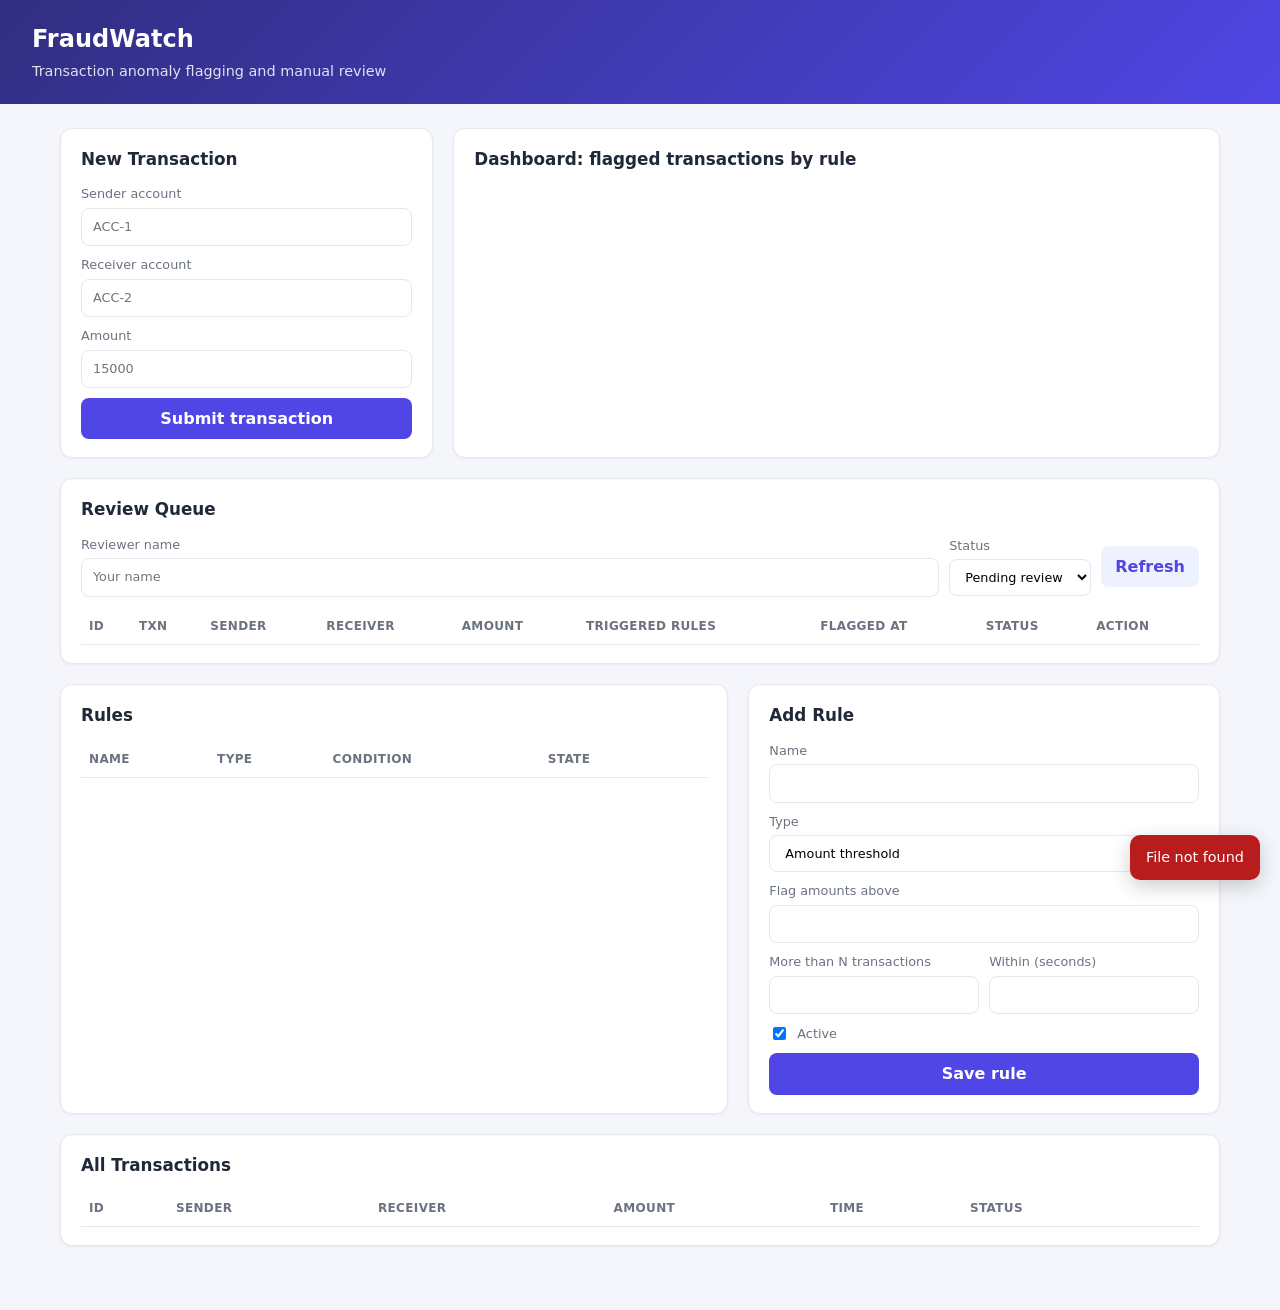
==== src/main/resources/static/index.html @ 4cbb6f9e "Initial commit" ====
<!DOCTYPE html>
<html lang="en">
<head>
  <meta charset="UTF-8">
  <meta name="viewport" content="width=device-width, initial-scale=1">
  <title>FraudWatch</title>
  <link rel="stylesheet" href="style.css">
</head>
<body>
  <header>
    <h1>FraudWatch</h1>
    <p>Transaction anomaly flagging and manual review</p>
  </header>

  <main>
    <!-- New transaction -->
    <section class="card span-4">
      <h2>New Transaction</h2>
      <form id="txnForm">
        <label>Sender account <input id="txnSender" required placeholder="ACC-1"></label>
        <label>Receiver account <input id="txnReceiver" required placeholder="ACC-2"></label>
        <label>Amount <input id="txnAmount" type="number" step="0.01" min="0" required placeholder="15000"></label>
        <button type="submit">Submit transaction</button>
      </form>
      <div id="txnResult" class="result"></div>
    </section>

    <!-- Dashboard -->
    <section class="card span-8">
      <h2>Dashboard: flagged transactions by rule</h2>
      <div id="dashboard" class="bars"></div>
    </section>

    <!-- Review queue -->
    <section class="card span-12">
      <h2>Review Queue</h2>
      <div class="toolbar">
        <label class="grow">Reviewer name <input id="reviewer" placeholder="Your name"></label>
        <label>Status
          <select id="statusFilter">
            <option value="PENDING_REVIEW">Pending review</option>
            <option value="APPROVED">Approved</option>
            <option value="BLOCKED">Blocked</option>
            <option value="">All</option>
          </select>
        </label>
        <button class="ghost" id="refreshQueue" type="button">Refresh</button>
      </div>
      <div class="table-wrap"><table>
        <thead><tr>
          <th>ID</th><th>Txn</th><th>Sender</th><th>Receiver</th><th>Amount</th>
          <th>Triggered rules</th><th>Flagged at</th><th>Status</th><th>Action</th>
        </tr></thead>
        <tbody id="queueBody"></tbody>
      </table></div>
    </section>

    <!-- Rules -->
    <section class="card span-7">
      <h2>Rules</h2>
      <div class="table-wrap"><table>
        <thead><tr><th>Name</th><th>Type</th><th>Condition</th><th>State</th><th></th></tr></thead>
        <tbody id="rulesBody"></tbody>
      </table></div>
    </section>

    <section class="card span-5">
      <h2 id="ruleFormTitle">Add Rule</h2>
      <form id="ruleForm">
        <label>Name <input id="ruleName" required></label>
        <label>Type
          <select id="ruleType">
            <option value="AMOUNT_THRESHOLD">Amount threshold</option>
            <option value="VELOCITY">Velocity (repeated transfers)</option>
          </select>
        </label>
        <label id="thresholdWrap">Flag amounts above <input id="ruleThreshold" type="number" step="0.01" min="0"></label>
        <div id="velocityWrap" class="row" hidden>
          <label>More than N transactions <input id="ruleMax" type="number" min="1"></label>
          <label>Within (seconds) <input id="ruleWindow" type="number" min="1"></label>
        </div>
        <label class="checkbox"><input id="ruleActive" type="checkbox" checked> Active</label>
        <div class="row">
          <button type="submit" id="ruleSubmit">Save rule</button>
          <button type="button" class="ghost" id="ruleCancel" hidden>Cancel edit</button>
        </div>
      </form>
    </section>

    <!-- Transactions -->
    <section class="card span-12">
      <h2>All Transactions</h2>
      <div class="table-wrap"><table>
        <thead><tr>
          <th>ID</th><th>Sender</th><th>Receiver</th><th>Amount</th><th>Time</th><th>Status</th><th></th>
        </tr></thead>
        <tbody id="txnBody"></tbody>
      </table></div>
    </section>
  </main>

  <div id="toast"></div>

  <script>
    const $ = (s) => document.querySelector(s);
    const esc = (v) => String(v ?? '').replace(/[&<>"']/g, (c) => (
      { '&': '&amp;', '<': '&lt;', '>': '&gt;', '"': '&quot;', "'": '&#39;' }[c]));
    const money = (n) => Number(n).toLocaleString(undefined, { minimumFractionDigits: 2, maximumFractionDigits: 2 });
    const when = (t) => (t ? new Date(t).toLocaleString() : '');
    const badge = (s) => `<span class="badge ${esc(s)}">${esc(String(s).replace('_', ' '))}</span>`;

    let rulesCache = [];
    let editingRuleId = null;

    async function api(path, options) {
      const opts = Object.assign({ headers: { 'Content-Type': 'application/json' } }, options);
      const res = await fetch(path, opts);
      const text = await res.text();
      let data = null;
      try { data = text ? JSON.parse(text) : null; } catch (e) { /* not JSON */ }
      if (!res.ok) {
        const details = data && data.details && data.details.length ? ': ' + data.details.join('; ') : '';
        throw new Error(((data && data.message) || res.statusText || 'Request failed') + details);
      }
      return data;
    }

    let toastTimer;
    function toast(message, kind) {
      const t = $('#toast');
      t.textContent = message;
      t.className = 'show ' + (kind || 'ok');
      clearTimeout(toastTimer);
      toastTimer = setTimeout(() => { t.className = ''; }, 3500);
    }

    /* ---------- Transactions ---------- */
    $('#txnForm').addEventListener('submit', async (e) => {
      e.preventDefault();
      const box = $('#txnResult');
      try {
        const t = await api('/api/transactions', {
          method: 'POST',
          body: JSON.stringify({
            senderAccount: $('#txnSender').value,
            receiverAccount: $('#txnReceiver').value,
            amount: $('#txnAmount').value
          })
        });
        if (t.status === 'FLAGGED') {
          box.className = 'result show warn';
          box.innerHTML = `Transaction #${t.id} was <b>flagged</b> and sent for review.<br>Triggered: `
            + (t.triggeredRules || []).map((r) => `<span class="badge rule">${esc(r)}</span>`).join('');
        } else {
          box.className = 'result show ok';
          box.innerHTML = `Transaction #${t.id} passed all rules and is <b>completed</b>.`;
        }
        $('#txnForm').reset();
        loadAll();
      } catch (err) {
        box.className = 'result';
        toast(err.message, 'err');
      }
    });

    async function loadTransactions() {
      const list = await api('/api/transactions');
      $('#txnBody').innerHTML = list.length ? list.map((t) => `
        <tr>
          <td>#${t.id}</td>
          <td>${esc(t.senderAccount)}</td>
          <td>${esc(t.receiverAccount)}</td>
          <td>${money(t.amount)}</td>
          <td>${when(t.timestamp)}</td>
          <td>${badge(t.status)}</td>
          <td class="actions"><button class="small ghost" data-complete="${t.id}">Complete</button></td>
        </tr>`).join('') : '<tr><td colspan="7" class="empty">No transactions yet.</td></tr>';
    }

    $('#txnBody').addEventListener('click', async (e) => {
      const id = e.target.dataset.complete;
      if (!id) return;
      try {
        await api(`/api/transactions/${id}/complete`, { method: 'POST' });
        toast(`Transaction #${id} is completed.`);
      } catch (err) {
        toast(err.message, 'err');
      }
    });

    /* ---------- Review queue ---------- */
    async function loadQueue() {
      const status = $('#statusFilter').value;
      const qs = new URLSearchParams({ size: 50 });
      if (status) qs.set('status', status);
      const page = await api('/api/flagged?' + qs.toString());
      const rows = page.content || [];
      $('#queueBody').innerHTML = rows.length ? rows.map((f) => {
        const t = f.transaction || {};
        const rules = (f.rules || []).map((r) => `<span class="badge rule">${esc(r.name)}</span>`).join('');
        const action = f.reviewStatus === 'PENDING_REVIEW'
          ? `<button class="small approve" data-review="${f.id}" data-decision="APPROVED">Approve</button>
             <button class="small block" data-review="${f.id}" data-decision="BLOCKED">Block</button>`
          : (f.reviewOutcome ? `<span title="${esc(f.reviewOutcome.comment || '')}">by ${esc(f.reviewOutcome.reviewer)}</span>` : '');
        return `<tr>
          <td>#${f.id}</td>
          <td>#${t.id}</td>
          <td>${esc(t.senderAccount)}</td>
          <td>${esc(t.receiverAccount)}</td>
          <td>${money(t.amount)}</td>
          <td>${rules}</td>
          <td>${when(f.flaggedAt)}</td>
          <td>${badge(f.reviewStatus)}</td>
          <td class="actions">${action}</td>
        </tr>`;
      }).join('') : '<tr><td colspan="9" class="empty">Nothing here.</td></tr>';
    }

    $('#statusFilter').addEventListener('change', loadQueue);
    $('#refreshQueue').addEventListener('click', loadAll);

    $('#queueBody').addEventListener('click', async (e) => {
      const id = e.target.dataset.review;
      if (!id) return;
      const reviewer = $('#reviewer').value.trim();
      if (!reviewer) { toast('Enter your reviewer name first.', 'err'); $('#reviewer').focus(); return; }
      const decision = e.target.dataset.decision;
      const comment = prompt(`Optional comment for ${decision.toLowerCase()} decision:`, '');
      if (comment === null) return;
      try {
        await api(`/api/flagged/${id}/review`, {
          method: 'POST',
          body: JSON.stringify({ decision, reviewer, comment: comment || null })
        });
        toast(`Flagged item #${id} ${decision.toLowerCase()}.`);
        loadAll();
      } catch (err) {
        toast(err.message, 'err');
        loadAll();
      }
    });

    /* ---------- Dashboard ---------- */
    async function loadDashboard() {
      const rows = await api('/api/dashboard/flagged-by-rule');
      const max = Math.max(1, ...rows.map((r) => r.flaggedCount));
      $('#dashboard').innerHTML = rows.length ? rows.map((r) => `
        <div>
          <div class="bar-label"><span>${esc(r.ruleName)}</span><b>${r.flaggedCount}</b></div>
          <div class="bar-track"><div class="bar-fill" style="width:${(r.flaggedCount / max) * 100}%"></div></div>
        </div>`).join('') : '<div class="empty">No flagged transactions yet.</div>';
    }

    /* ---------- Rules ---------- */
    function describe(r) {
      return r.type === 'AMOUNT_THRESHOLD'
        ? `amount &gt; ${money(r.thresholdAmount)}`
        : `more than ${r.maxCount} in ${r.windowSeconds}s`;
    }

    async function loadRules() {
      rulesCache = await api('/api/rules');
      $('#rulesBody').innerHTML = rulesCache.length ? rulesCache.map((r) => `
        <tr>
          <td>${esc(r.name)}</td>
          <td>${esc(r.type.replace('_', ' '))}</td>
          <td>${describe(r)}</td>
          <td><span class="badge ${r.active ? 'COMPLETED' : 'off'}">${r.active ? 'Active' : 'Off'}</span></td>
          <td class="actions"><button class="small ghost" data-edit="${r.id}">Edit</button></td>
        </tr>`).join('') : '<tr><td colspan="5" class="empty">No rules configured.</td></tr>';
    }

    function syncRuleType() {
      const velocity = $('#ruleType').value === 'VELOCITY';
      $('#thresholdWrap').hidden = velocity;
      $('#velocityWrap').hidden = !velocity;
    }
    $('#ruleType').addEventListener('change', syncRuleType);

    function resetRuleForm() {
      editingRuleId = null;
      $('#ruleForm').reset();
      $('#ruleFormTitle').textContent = 'Add Rule';
      $('#ruleCancel').hidden = true;
      syncRuleType();
    }
    $('#ruleCancel').addEventListener('click', resetRuleForm);

    $('#rulesBody').addEventListener('click', (e) => {
      const id = e.target.dataset.edit;
      if (!id) return;
      const r = rulesCache.find((x) => String(x.id) === id);
      if (!r) return;
      editingRuleId = r.id;
      $('#ruleFormTitle').textContent = 'Edit Rule #' + r.id;
      $('#ruleName').value = r.name;
      $('#ruleType').value = r.type;
      $('#ruleThreshold').value = r.thresholdAmount ?? '';
      $('#ruleMax').value = r.maxCount ?? '';
      $('#ruleWindow').value = r.windowSeconds ?? '';
      $('#ruleActive').checked = r.active;
      $('#ruleCancel').hidden = false;
      syncRuleType();
      $('#ruleName').focus();
    });

    $('#ruleForm').addEventListener('submit', async (e) => {
      e.preventDefault();
      const type = $('#ruleType').value;
      const body = { name: $('#ruleName').value, type, active: $('#ruleActive').checked };
      if (type === 'AMOUNT_THRESHOLD') {
        body.thresholdAmount = $('#ruleThreshold').value;
      } else {
        body.maxCount = $('#ruleMax').value;
        body.windowSeconds = $('#ruleWindow').value;
      }
      try {
        const editing = editingRuleId !== null;
        await api(editing ? `/api/rules/${editingRuleId}` : '/api/rules', {
          method: editing ? 'PUT' : 'POST',
          body: JSON.stringify(body)
        });
        toast(editing ? 'Rule updated.' : 'Rule created.');
        resetRuleForm();
        loadRules();
      } catch (err) {
        toast(err.message, 'err');
      }
    });

    /* ---------- Init ---------- */
    async function loadAll() {
      try {
        await Promise.all([loadTransactions(), loadQueue(), loadDashboard(), loadRules()]);
      } catch (err) {
        toast(err.message, 'err');
      }
    }

    syncRuleType();
    loadAll();
  </script>
</body>
</html>
---- src/main/resources/static/style.css ----
:root {
  --bg: #f4f6fb;
  --card: #ffffff;
  --text: #1f2937;
  --muted: #6b7280;
  --border: #e5e7eb;
  --primary: #4f46e5;
  --primary-dark: #4338ca;
  --ok: #059669;
  --ok-bg: #d1fae5;
  --warn: #b45309;
  --warn-bg: #fef3c7;
  --bad: #b91c1c;
  --bad-bg: #fee2e2;
}

* { box-sizing: border-box; }

body {
  margin: 0;
  font-family: system-ui, -apple-system, "Segoe UI", Roboto, sans-serif;
  background: var(--bg);
  color: var(--text);
  line-height: 1.45;
}

header {
  background: linear-gradient(135deg, #312e81, #4f46e5);
  color: #fff;
  padding: 22px 32px;
}
header h1 { margin: 0; font-size: 1.5rem; }
header p { margin: 4px 0 0; opacity: .85; font-size: .9rem; }

main {
  max-width: 1200px;
  margin: 24px auto;
  padding: 0 20px 40px;
  display: grid;
  grid-template-columns: repeat(12, 1fr);
  gap: 20px;
}

.card {
  background: var(--card);
  border: 1px solid var(--border);
  border-radius: 12px;
  padding: 18px 20px;
  box-shadow: 0 1px 3px rgba(0, 0, 0, .05);
  min-width: 0;
}
.card h2 { margin: 0 0 14px; font-size: 1.05rem; }
.span-4 { grid-column: span 4; }
.span-5 { grid-column: span 5; }
.span-6 { grid-column: span 6; }
.span-7 { grid-column: span 7; }
.span-8 { grid-column: span 8; }
.span-12 { grid-column: span 12; }

@media (max-width: 900px) {
  .span-4, .span-5, .span-6, .span-7, .span-8 { grid-column: span 12; }
}

form { display: grid; gap: 10px; }
label { font-size: .8rem; color: var(--muted); display: grid; gap: 4px; }
input, select {
  padding: 9px 11px;
  border: 1px solid var(--border);
  border-radius: 8px;
  font: inherit;
  background: #fff;
}
input:focus, select:focus {
  outline: 2px solid #c7d2fe;
  border-color: var(--primary);
}
.row { display: flex; gap: 10px; flex-wrap: wrap; align-items: end; }
.row > * { flex: 1; min-width: 120px; }
.checkbox { display: flex; align-items: center; gap: 8px; flex-direction: row; }
.checkbox input { width: auto; }

button {
  padding: 9px 14px;
  border: 0;
  border-radius: 8px;
  background: var(--primary);
  color: #fff;
  font: inherit;
  font-weight: 600;
  cursor: pointer;
}
button:hover { background: var(--primary-dark); }
button.ghost { background: #eef2ff; color: var(--primary); }
button.ghost:hover { background: #e0e7ff; }
button.approve { background: var(--ok); }
button.approve:hover { background: #047857; }
button.block { background: var(--bad); }
button.block:hover { background: #991b1b; }
button.small { padding: 5px 10px; font-size: .78rem; }

.table-wrap { overflow-x: auto; }
table { width: 100%; border-collapse: collapse; font-size: .86rem; }
th, td { text-align: left; padding: 9px 8px; border-bottom: 1px solid var(--border); vertical-align: middle; }
th { color: var(--muted); font-weight: 600; font-size: .75rem; text-transform: uppercase; letter-spacing: .03em; }
td.actions { white-space: nowrap; }
td.actions button { margin-right: 4px; }
.empty { color: var(--muted); padding: 14px 4px; font-size: .9rem; }

.badge {
  display: inline-block;
  padding: 2px 9px;
  border-radius: 999px;
  font-size: .72rem;
  font-weight: 600;
  margin: 1px 3px 1px 0;
  background: #e5e7eb;
  color: #374151;
}
.badge.COMPLETED, .badge.APPROVED { background: var(--ok-bg); color: var(--ok); }
.badge.FLAGGED, .badge.PENDING_REVIEW { background: var(--warn-bg); color: var(--warn); }
.badge.BLOCKED { background: var(--bad-bg); color: var(--bad); }
.badge.rule { background: #eef2ff; color: var(--primary); }
.badge.off { background: #f3f4f6; color: #9ca3af; }

.toolbar { display: flex; gap: 10px; align-items: center; margin-bottom: 12px; flex-wrap: wrap; }
.toolbar > * { width: auto; flex: 0 1 auto; }
.toolbar .grow { flex: 1; min-width: 140px; }

.result { margin-top: 12px; padding: 10px 12px; border-radius: 8px; font-size: .88rem; display: none; }
.result.show { display: block; }
.result.ok { background: var(--ok-bg); color: #065f46; }
.result.warn { background: var(--warn-bg); color: #92400e; }

.bars { display: grid; gap: 12px; }
.bar-label { display: flex; justify-content: space-between; font-size: .85rem; margin-bottom: 4px; }
.bar-track { background: #eef2ff; border-radius: 999px; height: 12px; overflow: hidden; }
.bar-fill { background: linear-gradient(90deg, #6366f1, #4f46e5); height: 100%; border-radius: 999px; transition: width .4s; }

#toast {
  position: fixed;
  right: 20px;
  bottom: 20px;
  max-width: 360px;
  padding: 12px 16px;
  border-radius: 10px;
  color: #fff;
  font-size: .9rem;
  box-shadow: 0 6px 20px rgba(0, 0, 0, .2);
  opacity: 0;
  transform: translateY(10px);
  transition: all .25s;
  pointer-events: none;
}
#toast.show { opacity: 1; transform: none; }
#toast.ok { background: #047857; }
#toast.err { background: #b91c1c; }
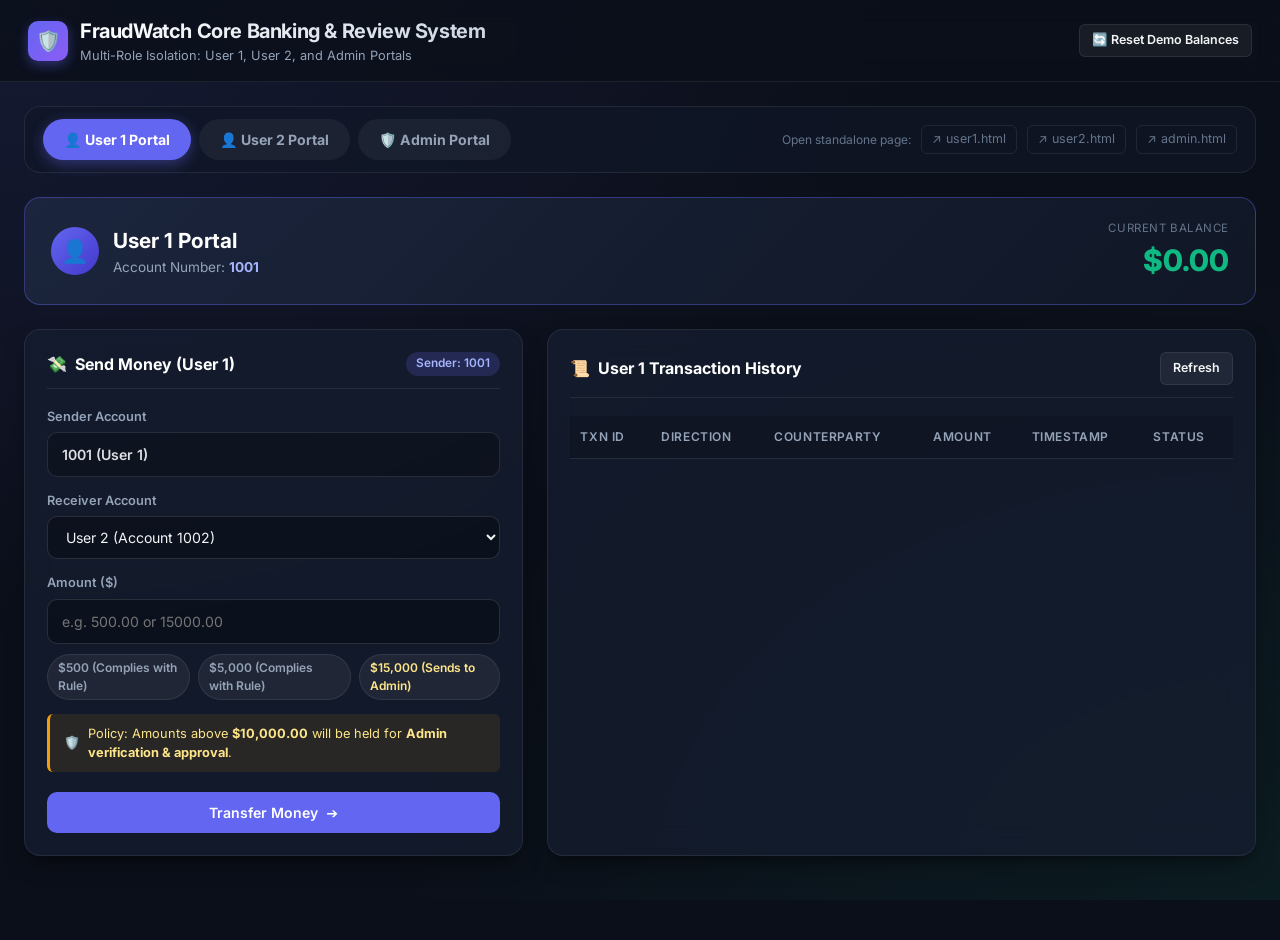
==== commit 5e3208a2: "Updated project" ====
--- a/src/main/resources/static/index.html
+++ b/src/main/resources/static/index.html
@@ -1,103 +1,541 @@
 <!DOCTYPE html>
 <html lang="en">
+
 <head>
   <meta charset="UTF-8">
   <meta name="viewport" content="width=device-width, initial-scale=1">
-  <title>FraudWatch</title>
+  <title>FraudWatch - Multi-Portal System</title>
   <link rel="stylesheet" href="style.css">
+  <style>
+    .portal-nav-bar {
+      display: flex;
+      align-items: center;
+      justify-content: space-between;
+      flex-wrap: wrap;
+      gap: 12px;
+      margin-bottom: 24px;
+      padding: 12px 18px;
+      background: rgba(17, 24, 39, 0.7);
+      border: 1px solid var(--card-border);
+      border-radius: var(--radius-lg);
+    }
+    .portal-tabs {
+      display: flex;
+      gap: 8px;
+    }
+    .portal-tab-btn {
+      padding: 9px 20px;
+      border-radius: 999px;
+      border: 1px solid transparent;
+      background: rgba(255, 255, 255, 0.05);
+      color: var(--text-muted);
+      font-weight: 700;
+      font-size: 0.88rem;
+      cursor: pointer;
+      display: flex;
+      align-items: center;
+      gap: 8px;
+      transition: all 0.2s ease;
+    }
+    .portal-tab-btn:hover {
+      background: rgba(255, 255, 255, 0.1);
+      color: #fff;
+    }
+    .portal-tab-btn.active-u1 {
+      background: #6366f1;
+      color: #fff;
+      box-shadow: 0 4px 14px rgba(99, 102, 241, 0.4);
+    }
+    .portal-tab-btn.active-u2 {
+      background: #10b981;
+      color: #fff;
+      box-shadow: 0 4px 14px rgba(16, 185, 129, 0.4);
+    }
+    .portal-tab-btn.active-admin {
+      background: #f59e0b;
+      color: #000;
+      box-shadow: 0 4px 14px rgba(245, 158, 11, 0.4);
+    }
+
+    .open-links {
+      display: flex;
+      gap: 10px;
+      align-items: center;
+    }
+    .open-link-chip {
+      color: var(--text-dim);
+      font-size: 0.78rem;
+      text-decoration: none;
+      padding: 4px 10px;
+      border: 1px solid var(--card-border);
+      border-radius: var(--radius-sm);
+      transition: all 0.2s;
+    }
+    .open-link-chip:hover {
+      color: #fff;
+      border-color: rgba(255,255,255,0.3);
+    }
+
+    .view-container {
+      display: none;
+      animation: fadeIn 0.25s ease;
+    }
+    .view-container.active-view {
+      display: block;
+    }
+
+    .user-hero {
+      background: linear-gradient(135deg, rgba(30, 41, 66, 0.8), rgba(17, 24, 39, 0.9));
+      border: 1px solid var(--card-border);
+      border-radius: var(--radius-lg);
+      padding: 22px 26px;
+      margin-bottom: 24px;
+      display: flex;
+      justify-content: space-between;
+      align-items: center;
+      flex-wrap: wrap;
+      gap: 16px;
+    }
+    .user-hero-avatar {
+      display: flex;
+      align-items: center;
+      gap: 14px;
+    }
+    .hero-circle {
+      width: 48px;
+      height: 48px;
+      border-radius: 50%;
+      display: grid;
+      place-items: center;
+      font-size: 1.4rem;
+    }
+  </style>
 </head>
+
 <body>
+  <!-- Header -->
   <header>
-    <h1>FraudWatch</h1>
-    <p>Transaction anomaly flagging and manual review</p>
+    <div class="header-container">
+      <div class="logo-group">
+        <div class="logo-badge">🛡️</div>
+        <div class="brand-text">
+          <h1>FraudWatch Core Banking &amp; Review System</h1>
+          <p>Multi-Role Isolation: User 1, User 2, and Admin Portals</p>
+        </div>
+      </div>
+
+      <div style="display:flex; gap:10px; align-items:center;">
+        <button type="button" class="ghost small" onclick="resetDemo()">
+          <span>🔄 Reset Demo Balances</span>
+        </button>
+      </div>
+    </div>
   </header>
 
   <main>
-    <!-- New transaction -->
-    <section class="card span-4">
-      <h2>New Transaction</h2>
-      <form id="txnForm">
-        <label>Sender account <input id="txnSender" required placeholder="ACC-1"></label>
-        <label>Receiver account <input id="txnReceiver" required placeholder="ACC-2"></label>
-        <label>Amount <input id="txnAmount" type="number" step="0.01" min="0" required placeholder="15000"></label>
-        <button type="submit">Submit transaction</button>
-      </form>
-      <div id="txnResult" class="result"></div>
-    </section>
-
-    <!-- Dashboard -->
-    <section class="card span-8">
-      <h2>Dashboard: flagged transactions by rule</h2>
-      <div id="dashboard" class="bars"></div>
-    </section>
-
-    <!-- Review queue -->
-    <section class="card span-12">
-      <h2>Review Queue</h2>
-      <div class="toolbar">
-        <label class="grow">Reviewer name <input id="reviewer" placeholder="Your name"></label>
-        <label>Status
-          <select id="statusFilter">
-            <option value="PENDING_REVIEW">Pending review</option>
-            <option value="APPROVED">Approved</option>
-            <option value="BLOCKED">Blocked</option>
-            <option value="">All</option>
-          </select>
-        </label>
-        <button class="ghost" id="refreshQueue" type="button">Refresh</button>
-      </div>
-      <div class="table-wrap"><table>
-        <thead><tr>
-          <th>ID</th><th>Txn</th><th>Sender</th><th>Receiver</th><th>Amount</th>
-          <th>Triggered rules</th><th>Flagged at</th><th>Status</th><th>Action</th>
-        </tr></thead>
-        <tbody id="queueBody"></tbody>
-      </table></div>
-    </section>
-
-    <!-- Rules -->
-    <section class="card span-7">
-      <h2>Rules</h2>
-      <div class="table-wrap"><table>
-        <thead><tr><th>Name</th><th>Type</th><th>Condition</th><th>State</th><th></th></tr></thead>
-        <tbody id="rulesBody"></tbody>
-      </table></div>
-    </section>
-
-    <section class="card span-5">
-      <h2 id="ruleFormTitle">Add Rule</h2>
-      <form id="ruleForm">
-        <label>Name <input id="ruleName" required></label>
-        <label>Type
-          <select id="ruleType">
-            <option value="AMOUNT_THRESHOLD">Amount threshold</option>
-            <option value="VELOCITY">Velocity (repeated transfers)</option>
-          </select>
-        </label>
-        <label id="thresholdWrap">Flag amounts above <input id="ruleThreshold" type="number" step="0.01" min="0"></label>
-        <div id="velocityWrap" class="row" hidden>
-          <label>More than N transactions <input id="ruleMax" type="number" min="1"></label>
-          <label>Within (seconds) <input id="ruleWindow" type="number" min="1"></label>
-        </div>
-        <label class="checkbox"><input id="ruleActive" type="checkbox" checked> Active</label>
-        <div class="row">
-          <button type="submit" id="ruleSubmit">Save rule</button>
-          <button type="button" class="ghost" id="ruleCancel" hidden>Cancel edit</button>
-        </div>
-      </form>
-    </section>
-
-    <!-- Transactions -->
-    <section class="card span-12">
-      <h2>All Transactions</h2>
-      <div class="table-wrap"><table>
-        <thead><tr>
-          <th>ID</th><th>Sender</th><th>Receiver</th><th>Amount</th><th>Time</th><th>Status</th><th></th>
-        </tr></thead>
-        <tbody id="txnBody"></tbody>
-      </table></div>
-    </section>
+    <!-- Multi-Portal Switcher -->
+    <div class="portal-nav-bar">
+      <div class="portal-tabs">
+        <button class="portal-tab-btn active-u1" id="tabBtnU1" type="button" onclick="showPortal('user1')">
+          <span>👤 User 1 Portal</span>
+        </button>
+        <button class="portal-tab-btn" id="tabBtnU2" type="button" onclick="showPortal('user2')">
+          <span>👤 User 2 Portal</span>
+        </button>
+        <button class="portal-tab-btn" id="tabBtnAdmin" type="button" onclick="showPortal('admin')">
+          <span>🛡️ Admin Portal</span>
+          <span class="role-badge-count" id="adminHeaderBadge" style="display:none;">0</span>
+        </button>
+      </div>
+
+      <div class="open-links">
+        <span style="font-size:0.75rem; color:var(--text-dim);">Open standalone page:</span>
+        <a href="user1.html" target="_blank" class="open-link-chip">↗ user1.html</a>
+        <a href="user2.html" target="_blank" class="open-link-chip">↗ user2.html</a>
+        <a href="admin.html" target="_blank" class="open-link-chip">↗ admin.html</a>
+      </div>
+    </div>
+
+    <!-- ========================================== -->
+    <!-- VIEW 1: USER 1 PORTAL                      -->
+    <!-- ========================================== -->
+    <div id="viewUser1" class="view-container active-view">
+      <div class="user-hero" style="border-color: rgba(99, 102, 241, 0.4);">
+        <div class="user-hero-avatar">
+          <div class="hero-circle" style="background: linear-gradient(135deg, #6366f1, #4338ca);">👤</div>
+          <div>
+            <h2 style="font-size: 1.3rem; color: #fff;">User 1 Portal</h2>
+            <p style="color: var(--text-muted); font-size: 0.85rem;">Account Number: <b style="color:#a5b4fc;">1001</b></p>
+          </div>
+        </div>
+        <div style="text-align: right;">
+          <div style="font-size: 0.72rem; text-transform: uppercase; color: var(--text-dim); letter-spacing: 0.05em;">Current Balance</div>
+          <div id="u1BalDisplay" style="font-size: 1.85rem; font-weight: 800; color: var(--ok);">$0.00</div>
+        </div>
+      </div>
+
+      <div class="grid">
+        <!-- Send Money Card for User 1 -->
+        <section class="card span-5">
+          <div class="card-header">
+            <div class="card-title">
+              <span>💸</span>
+              <span>Send Money (User 1)</span>
+            </div>
+            <span class="badge" style="background: rgba(99, 102, 241, 0.2); color:#a5b4fc;">Sender: 1001</span>
+          </div>
+
+          <form id="formUser1">
+            <div class="form-group">
+              <label for="u1SenderField">Sender Account</label>
+              <input id="u1SenderField" type="text" value="1001 (User 1)" readonly
+                style="background: rgba(0,0,0,0.3); opacity: 0.9; font-weight:600;">
+            </div>
+
+            <div class="form-group">
+              <label for="u1ReceiverSelect">Receiver Account</label>
+              <select id="u1ReceiverSelect" onchange="onU1ReceiverSelectChange()">
+                <option value="1002" selected>User 2 (Account 1002)</option>
+                <option value="custom">Other Account Number...</option>
+              </select>
+              <input id="u1ReceiverCustom" type="text" inputmode="numeric" pattern="[0-9]+"
+                placeholder="Enter receiver account" oninput="validateU1Receiver(this.value)"
+                style="display:none; margin-top:6px;">
+              <div id="u1SelfError" style="color: var(--bad); font-size: 0.8rem; font-weight: 600; display: none; margin-top: 4px;">
+                ⚠️ User 1 cannot send money to User 1 (Account 1001).
+              </div>
+            </div>
+
+            <div class="form-group">
+              <label for="u1AmountInput">Amount ($)</label>
+              <input id="u1AmountInput" type="number" step="0.01" min="0.01" required placeholder="e.g. 500.00 or 15000.00">
+              <div class="chips-row">
+                <span class="chip" onclick="setU1Amt(500)">$500 (Complies with Rule)</span>
+                <span class="chip" onclick="setU1Amt(5000)">$5,000 (Complies with Rule)</span>
+                <span class="chip" style="color:#fde68a;" onclick="setU1Amt(15000)">$15,000 (Sends to Admin)</span>
+              </div>
+            </div>
+
+            <div class="rule-alert-hint">
+              <span>🛡️</span>
+              <span>Policy: Amounts above <strong>$10,000.00</strong> will be held for <strong>Admin verification &amp; approval</strong>.</span>
+            </div>
+
+            <button type="submit" id="btnSubmitU1" style="margin-top: 6px;">
+              <span>Transfer Money</span> <span>➔</span>
+            </button>
+          </form>
+
+          <div id="resultU1" class="result"></div>
+        </section>
+
+        <!-- User 1 Ledger -->
+        <section class="card span-7">
+          <div class="card-header">
+            <div class="card-title">
+              <span>📜</span>
+              <span>User 1 Transaction History</span>
+            </div>
+            <button class="ghost small" type="button" onclick="loadAll()">Refresh</button>
+          </div>
+          <div class="table-wrap">
+            <table>
+              <thead>
+                <tr>
+                  <th>Txn ID</th>
+                  <th>Direction</th>
+                  <th>Counterparty</th>
+                  <th>Amount</th>
+                  <th>Timestamp</th>
+                  <th>Status</th>
+                </tr>
+              </thead>
+              <tbody id="u1TxnTable"></tbody>
+            </table>
+          </div>
+        </section>
+      </div>
+    </div>
+
+    <!-- ========================================== -->
+    <!-- VIEW 2: USER 2 PORTAL                      -->
+    <!-- ========================================== -->
+    <div id="viewUser2" class="view-container">
+      <div class="user-hero" style="border-color: rgba(16, 185, 129, 0.4);">
+        <div class="user-hero-avatar">
+          <div class="hero-circle" style="background: linear-gradient(135deg, #10b981, #059669);">👤</div>
+          <div>
+            <h2 style="font-size: 1.3rem; color: #fff;">User 2 Portal</h2>
+            <p style="color: var(--text-muted); font-size: 0.85rem;">Account Number: <b style="color:#6ee7b7;">1002</b></p>
+          </div>
+        </div>
+        <div style="text-align: right;">
+          <div style="font-size: 0.72rem; text-transform: uppercase; color: var(--text-dim); letter-spacing: 0.05em;">Current Balance</div>
+          <div id="u2BalDisplay" style="font-size: 1.85rem; font-weight: 800; color: var(--ok);">$0.00</div>
+        </div>
+      </div>
+
+      <div class="grid">
+        <!-- Send Money Card for User 2 -->
+        <section class="card span-5">
+          <div class="card-header">
+            <div class="card-title">
+              <span>💸</span>
+              <span>Send Money (User 2)</span>
+            </div>
+            <span class="badge" style="background: rgba(16, 185, 129, 0.2); color:#6ee7b7;">Sender: 1002</span>
+          </div>
+
+          <form id="formUser2">
+            <div class="form-group">
+              <label for="u2SenderField">Sender Account</label>
+              <input id="u2SenderField" type="text" value="1002 (User 2)" readonly
+                style="background: rgba(0,0,0,0.3); opacity: 0.9; font-weight:600;">
+            </div>
+
+            <div class="form-group">
+              <label for="u2ReceiverSelect">Receiver Account</label>
+              <select id="u2ReceiverSelect" onchange="onU2ReceiverSelectChange()">
+                <option value="1001" selected>User 1 (Account 1001)</option>
+                <option value="custom">Other Account Number...</option>
+              </select>
+              <input id="u2ReceiverCustom" type="text" inputmode="numeric" pattern="[0-9]+"
+                placeholder="Enter receiver account" oninput="validateU2Receiver(this.value)"
+                style="display:none; margin-top:6px;">
+              <div id="u2SelfError" style="color: var(--bad); font-size: 0.8rem; font-weight: 600; display: none; margin-top: 4px;">
+                ⚠️ User 2 cannot send money to User 2 (Account 1002).
+              </div>
+            </div>
+
+            <div class="form-group">
+              <label for="u2AmountInput">Amount ($)</label>
+              <input id="u2AmountInput" type="number" step="0.01" min="0.01" required placeholder="e.g. 500.00 or 12000.00">
+              <div class="chips-row">
+                <span class="chip" onclick="setU2Amt(500)">$500 (Complies with Rule)</span>
+                <span class="chip" onclick="setU2Amt(3000)">$3,000 (Complies with Rule)</span>
+                <span class="chip" style="color:#fde68a;" onclick="setU2Amt(12000)">$12,000 (Sends to Admin)</span>
+              </div>
+            </div>
+
+            <div class="rule-alert-hint">
+              <span>🛡️</span>
+              <span>Policy: Amounts above <strong>$10,000.00</strong> will be held for <strong>Admin verification &amp; approval</strong>.</span>
+            </div>
+
+            <button type="submit" id="btnSubmitU2" style="margin-top: 6px; background: #10b981;">
+              <span>Transfer Money</span> <span>➔</span>
+            </button>
+          </form>
+
+          <div id="resultU2" class="result"></div>
+        </section>
+
+        <!-- User 2 Ledger -->
+        <section class="card span-7">
+          <div class="card-header">
+            <div class="card-title">
+              <span>📜</span>
+              <span>User 2 Transaction History</span>
+            </div>
+            <button class="ghost small" type="button" onclick="loadAll()">Refresh</button>
+          </div>
+          <div class="table-wrap">
+            <table>
+              <thead>
+                <tr>
+                  <th>Txn ID</th>
+                  <th>Direction</th>
+                  <th>Counterparty</th>
+                  <th>Amount</th>
+                  <th>Timestamp</th>
+                  <th>Status</th>
+                </tr>
+              </thead>
+              <tbody id="u2TxnTable"></tbody>
+            </table>
+          </div>
+        </section>
+      </div>
+    </div>
+
+    <!-- ========================================== -->
+    <!-- VIEW 3: ADMIN PORTAL                       -->
+    <!-- ========================================== -->
+    <div id="viewAdmin" class="view-container">
+      <div class="user-hero" style="border-color: rgba(245, 158, 11, 0.4);">
+        <div class="user-hero-avatar">
+          <div class="hero-circle" style="background: linear-gradient(135deg, #f59e0b, #d97706);">🛡️</div>
+          <div>
+            <h2 style="font-size: 1.3rem; color: #fff;">FraudWatch Admin Console</h2>
+            <p style="color: var(--text-muted); font-size: 0.85rem;">Supervisor &amp; Anomaly Review Queue Terminal</p>
+          </div>
+        </div>
+        <div style="display:flex; gap:16px; align-items:center;">
+          <div style="text-align: right; background: rgba(0,0,0,0.3); padding: 8px 14px; border-radius: var(--radius-md);">
+            <div style="font-size: 0.7rem; color: var(--text-dim); text-transform: uppercase;">User 1 Bal</div>
+            <div id="adminU1Bal" style="font-size: 1.1rem; font-weight:700; color:var(--ok);">$0.00</div>
+          </div>
+          <div style="text-align: right; background: rgba(0,0,0,0.3); padding: 8px 14px; border-radius: var(--radius-md);">
+            <div style="font-size: 0.7rem; color: var(--text-dim); text-transform: uppercase;">User 2 Bal</div>
+            <div id="adminU2Bal" style="font-size: 1.1rem; font-weight:700; color:var(--ok);">$0.00</div>
+          </div>
+          <div style="text-align: right; background: rgba(0,0,0,0.3); padding: 8px 14px; border-radius: var(--radius-md);">
+            <div style="font-size: 0.7rem; color: var(--text-dim); text-transform: uppercase;">Pending Reviews</div>
+            <div id="adminPendingNum" style="font-size: 1.1rem; font-weight:700; color:var(--warn);">0</div>
+          </div>
+        </div>
+      </div>
+
+      <div class="grid">
+        <!-- Review Queue -->
+        <section class="card span-12">
+          <div class="card-header">
+            <div class="card-title">
+              <span>📋</span>
+              <span>Flagged Transfers Awaiting Admin Verification &amp; Approval</span>
+            </div>
+            <div style="display:flex; gap:8px; align-items:center;">
+              <select id="adminStatusFilter" style="width:auto; padding:5px 10px; font-size:0.8rem;" onchange="loadAdminQueue()">
+                <option value="PENDING_REVIEW">Pending Review</option>
+                <option value="APPROVED">Approved</option>
+                <option value="BLOCKED">Blocked</option>
+                <option value="">All</option>
+              </select>
+              <button class="ghost small" type="button" onclick="loadAll()">Refresh</button>
+            </div>
+          </div>
+
+          <div class="table-wrap">
+            <table>
+              <thead>
+                <tr>
+                  <th>Queue ID</th>
+                  <th>Txn ID</th>
+                  <th>Sender</th>
+                  <th>Receiver</th>
+                  <th>Amount</th>
+                  <th>Triggered Rule</th>
+                  <th>Time</th>
+                  <th>Status</th>
+                  <th>Verification Action</th>
+                </tr>
+              </thead>
+              <tbody id="adminQueueBody"></tbody>
+            </table>
+          </div>
+        </section>
+
+        <!-- Rules & Metrics -->
+        <section class="card span-6">
+          <div class="card-header">
+            <div class="card-title">
+              <span>⚙️</span>
+              <span>Active Anomaly Rules</span>
+            </div>
+          </div>
+          <div class="table-wrap">
+            <table>
+              <thead>
+                <tr>
+                  <th>Rule Name</th>
+                  <th>Condition</th>
+                  <th>Status</th>
+                </tr>
+              </thead>
+              <tbody id="adminRulesBody"></tbody>
+            </table>
+          </div>
+        </section>
+
+        <section class="card span-6">
+          <div class="card-header">
+            <div class="card-title">
+              <span>📈</span>
+              <span>Flagged Incidents Breakdown</span>
+            </div>
+          </div>
+          <div id="adminDashboard" class="bars"></div>
+        </section>
+
+        <!-- Master Transaction Ledger -->
+        <section class="card span-12">
+          <div class="card-header">
+            <div class="card-title">
+              <span>📊</span>
+              <span>Complete System Ledger</span>
+            </div>
+            <button class="ghost small" onclick="loadAll()">Refresh</button>
+          </div>
+          <div class="table-wrap">
+            <table>
+              <thead>
+                <tr>
+                  <th>Txn ID</th>
+                  <th>Sender</th>
+                  <th>Receiver</th>
+                  <th>Amount</th>
+                  <th>Timestamp</th>
+                  <th>Status</th>
+                </tr>
+              </thead>
+              <tbody id="masterTxnBody"></tbody>
+            </table>
+          </div>
+        </section>
+      </div>
+    </div>
   </main>
+
+  <!-- Admin Verification Modal -->
+  <div class="modal-overlay" id="reviewModal">
+    <div class="modal-box">
+      <div class="modal-header">
+        <h3>🛡️ Admin Verification &amp; Authorization</h3>
+        <button class="ghost small" type="button" onclick="closeModal()">✕</button>
+      </div>
+
+      <div style="margin-bottom: 16px;">
+        <div class="detail-row">
+          <span class="detail-label">Queue Item:</span>
+          <span class="detail-value" id="modalQueueId">-</span>
+        </div>
+        <div class="detail-row">
+          <span class="detail-label">Transaction ID:</span>
+          <span class="detail-value" id="modalTxnId">-</span>
+        </div>
+        <div class="detail-row">
+          <span class="detail-label">Sender Account:</span>
+          <span class="detail-value" id="modalSender">-</span>
+        </div>
+        <div class="detail-row">
+          <span class="detail-label">Receiver Account:</span>
+          <span class="detail-value" id="modalReceiver">-</span>
+        </div>
+        <div class="detail-row">
+          <span class="detail-label">Amount:</span>
+          <span class="detail-value" style="color: #38bdf8; font-size: 1.1rem;" id="modalAmount">-</span>
+        </div>
+        <div class="detail-row">
+          <span class="detail-label">Triggered Anomaly:</span>
+          <span class="detail-value" id="modalRule">-</span>
+        </div>
+      </div>
+
+      <div class="form-group" style="margin-bottom: 16px;">
+        <label for="reviewComment">Reviewer Note / Justification</label>
+        <input id="reviewComment" value="Identity and transaction verified by Admin">
+      </div>
+
+      <div style="display:flex; gap:12px; justify-content: flex-end;">
+        <button type="button" class="block" onclick="submitDecision('BLOCKED')">
+          <span>❌ Block / Reject</span>
+        </button>
+        <button type="button" class="approve" onclick="submitDecision('APPROVED')">
+          <span>✅ Verify &amp; Approve</span>
+        </button>
+      </div>
+    </div>
+  </div>
 
   <div id="toast"></div>
 
@@ -105,19 +543,24 @@
     const $ = (s) => document.querySelector(s);
     const esc = (v) => String(v ?? '').replace(/[&<>"']/g, (c) => (
       { '&': '&amp;', '<': '&lt;', '>': '&gt;', '"': '&quot;', "'": '&#39;' }[c]));
-    const money = (n) => Number(n).toLocaleString(undefined, { minimumFractionDigits: 2, maximumFractionDigits: 2 });
-    const when = (t) => (t ? new Date(t).toLocaleString() : '');
-    const badge = (s) => `<span class="badge ${esc(s)}">${esc(String(s).replace('_', ' '))}</span>`;
-
-    let rulesCache = [];
-    let editingRuleId = null;
+    const money = (n) => '$' + Number(n || 0).toLocaleString(undefined, { minimumFractionDigits: 2, maximumFractionDigits: 2 });
+    const when = (t) => (t ? new Date(t).toLocaleTimeString([], { hour: '2-digit', minute: '2-digit', second: '2-digit' }) : '');
+
+    function badge(s) {
+      const label = s === 'FLAGGED' ? 'PENDING ADMIN APPROVAL' : String(s).replace('_', ' ');
+      return `<span class="badge ${esc(s)}">${esc(label)}</span>`;
+    }
+
+    let activePortal = 'user1';
+    let pendingReviews = [];
+    let activeModalItem = null;
 
     async function api(path, options) {
       const opts = Object.assign({ headers: { 'Content-Type': 'application/json' } }, options);
       const res = await fetch(path, opts);
       const text = await res.text();
       let data = null;
-      try { data = text ? JSON.parse(text) : null; } catch (e) { /* not JSON */ }
+      try { data = text ? JSON.parse(text) : null; } catch (e) { }
       if (!res.ok) {
         const details = data && data.details && data.details.length ? ': ' + data.details.join('; ') : '';
         throw new Error(((data && data.message) || res.statusText || 'Request failed') + details);
@@ -126,219 +569,386 @@
     }
 
     let toastTimer;
-    function toast(message, kind) {
+    function toast(message, kind = 'ok') {
       const t = $('#toast');
       t.textContent = message;
-      t.className = 'show ' + (kind || 'ok');
+      t.className = 'show ' + kind;
       clearTimeout(toastTimer);
-      toastTimer = setTimeout(() => { t.className = ''; }, 3500);
-    }
-
-    /* ---------- Transactions ---------- */
-    $('#txnForm').addEventListener('submit', async (e) => {
+      toastTimer = setTimeout(() => { t.className = ''; }, 4000);
+    }
+
+    /* ---------- Portal Switching (User 1, User 2, Admin) ---------- */
+    function showPortal(portalKey) {
+      activePortal = portalKey;
+      $('#tabBtnU1').classList.toggle('active-u1', portalKey === 'user1');
+      $('#tabBtnU2').classList.toggle('active-u2', portalKey === 'user2');
+      $('#tabBtnAdmin').classList.toggle('active-admin', portalKey === 'admin');
+
+      $('#viewUser1').classList.toggle('active-view', portalKey === 'user1');
+      $('#viewUser2').classList.toggle('active-view', portalKey === 'user2');
+      $('#viewAdmin').classList.toggle('active-view', portalKey === 'admin');
+
+      loadAll();
+    }
+
+    /* ---------- User 1 Receiver Validation ---------- */
+    function onU1ReceiverSelectChange() {
+      const val = $('#u1ReceiverSelect').value;
+      const customEl = $('#u1ReceiverCustom');
+      if (val === 'custom') {
+        customEl.style.display = 'block';
+        customEl.focus();
+        validateU1Receiver(customEl.value);
+      } else {
+        customEl.style.display = 'none';
+        validateU1Receiver(val);
+      }
+    }
+
+    function validateU1Receiver(val) {
+      const clean = String(val || '').trim();
+      const errEl = $('#u1SelfError');
+      const submitBtn = $('#btnSubmitU1');
+      if (clean === '1001') {
+        errEl.style.display = 'block';
+        submitBtn.disabled = true;
+        submitBtn.style.opacity = '0.5';
+        submitBtn.style.cursor = 'not-allowed';
+      } else {
+        errEl.style.display = 'none';
+        submitBtn.disabled = false;
+        submitBtn.style.opacity = '1';
+        submitBtn.style.cursor = 'pointer';
+      }
+    }
+
+    function setU1Amt(amt) {
+      $('#u1AmountInput').value = amt;
+    }
+
+    /* ---------- User 2 Receiver Validation ---------- */
+    function onU2ReceiverSelectChange() {
+      const val = $('#u2ReceiverSelect').value;
+      const customEl = $('#u2ReceiverCustom');
+      if (val === 'custom') {
+        customEl.style.display = 'block';
+        customEl.focus();
+        validateU2Receiver(customEl.value);
+      } else {
+        customEl.style.display = 'none';
+        validateU2Receiver(val);
+      }
+    }
+
+    function validateU2Receiver(val) {
+      const clean = String(val || '').trim();
+      const errEl = $('#u2SelfError');
+      const submitBtn = $('#btnSubmitU2');
+      if (clean === '1002') {
+        errEl.style.display = 'block';
+        submitBtn.disabled = true;
+        submitBtn.style.opacity = '0.5';
+        submitBtn.style.cursor = 'not-allowed';
+      } else {
+        errEl.style.display = 'none';
+        submitBtn.disabled = false;
+        submitBtn.style.opacity = '1';
+        submitBtn.style.cursor = 'pointer';
+      }
+    }
+
+    function setU2Amt(amt) {
+      $('#u2AmountInput').value = amt;
+    }
+
+    /* ---------- Reset Demo Balances ---------- */
+    async function resetDemo() {
+      try {
+        await api('/api/users/reset', { method: 'POST' });
+        toast('Demo balances reset: User 1 = $50,000.00, User 2 = $10,000.00');
+        await loadAll();
+      } catch (err) {
+        toast(err.message, 'err');
+      }
+    }
+
+    /* ---------- User 1 Form Submission ---------- */
+    $('#formUser1').addEventListener('submit', async (e) => {
       e.preventDefault();
-      const box = $('#txnResult');
+      const sel = $('#u1ReceiverSelect').value;
+      const receiverAccount = sel === 'custom' ? $('#u1ReceiverCustom').value.trim() : sel;
+      const amount = $('#u1AmountInput').value;
+      const box = $('#resultU1');
+
+      if (receiverAccount === '1001') {
+        toast('User 1 cannot send money to User 1', 'err');
+        return;
+      }
+
       try {
-        const t = await api('/api/transactions', {
+        const res = await api('/api/transactions', {
           method: 'POST',
-          body: JSON.stringify({
-            senderAccount: $('#txnSender').value,
-            receiverAccount: $('#txnReceiver').value,
-            amount: $('#txnAmount').value
-          })
+          body: JSON.stringify({ senderAccount: '1001', receiverAccount, amount })
         });
-        if (t.status === 'FLAGGED') {
+
+        if (res.status === 'FLAGGED') {
           box.className = 'result show warn';
-          box.innerHTML = `Transaction #${t.id} was <b>flagged</b> and sent for review.<br>Triggered: `
-            + (t.triggeredRules || []).map((r) => `<span class="badge rule">${esc(r)}</span>`).join('');
+          box.innerHTML = `⚠️ <b>Transaction #${res.id} Held For Review!</b><br>
+            Amount of <b>${money(res.amount)}</b> exceeds rules and has been sent to <b>Admin</b> for verification &amp; approval.<br>
+            <button type="button" class="small ghost" style="margin-top:8px;" onclick="showPortal('admin')">
+              👉 Go to Admin Portal to Verify &amp; Approve
+            </button>`;
+          toast(`Transfer of ${money(amount)} flagged! Sent to Admin for review.`, 'err');
         } else {
           box.className = 'result show ok';
-          box.innerHTML = `Transaction #${t.id} passed all rules and is <b>completed</b>.`;
+          box.innerHTML = `✅ <b>Payment Completed!</b><br>
+            Transferred <b>${money(res.amount)}</b> to account <b>${esc(receiverAccount)}</b> immediately.`;
+          toast(`Transfer of ${money(amount)} completed!`);
         }
-        $('#txnForm').reset();
-        loadAll();
+        $('#u1AmountInput').value = '';
+        await loadAll();
       } catch (err) {
         box.className = 'result';
         toast(err.message, 'err');
       }
     });
 
-    async function loadTransactions() {
-      const list = await api('/api/transactions');
-      $('#txnBody').innerHTML = list.length ? list.map((t) => `
-        <tr>
-          <td>#${t.id}</td>
-          <td>${esc(t.senderAccount)}</td>
-          <td>${esc(t.receiverAccount)}</td>
-          <td>${money(t.amount)}</td>
-          <td>${when(t.timestamp)}</td>
-          <td>${badge(t.status)}</td>
-          <td class="actions"><button class="small ghost" data-complete="${t.id}">Complete</button></td>
-        </tr>`).join('') : '<tr><td colspan="7" class="empty">No transactions yet.</td></tr>';
-    }
-
-    $('#txnBody').addEventListener('click', async (e) => {
-      const id = e.target.dataset.complete;
-      if (!id) return;
+    /* ---------- User 2 Form Submission ---------- */
+    $('#formUser2').addEventListener('submit', async (e) => {
+      e.preventDefault();
+      const sel = $('#u2ReceiverSelect').value;
+      const receiverAccount = sel === 'custom' ? $('#u2ReceiverCustom').value.trim() : sel;
+      const amount = $('#u2AmountInput').value;
+      const box = $('#resultU2');
+
+      if (receiverAccount === '1002') {
+        toast('User 2 cannot send money to User 2', 'err');
+        return;
+      }
+
       try {
-        await api(`/api/transactions/${id}/complete`, { method: 'POST' });
-        toast(`Transaction #${id} is completed.`);
+        const res = await api('/api/transactions', {
+          method: 'POST',
+          body: JSON.stringify({ senderAccount: '1002', receiverAccount, amount })
+        });
+
+        if (res.status === 'FLAGGED') {
+          box.className = 'result show warn';
+          box.innerHTML = `⚠️ <b>Transaction #${res.id} Held For Review!</b><br>
+            Amount of <b>${money(res.amount)}</b> exceeds rules and has been sent to <b>Admin</b> for verification &amp; approval.<br>
+            <button type="button" class="small ghost" style="margin-top:8px;" onclick="showPortal('admin')">
+              👉 Go to Admin Portal to Verify &amp; Approve
+            </button>`;
+          toast(`Transfer of ${money(amount)} flagged! Sent to Admin for review.`, 'err');
+        } else {
+          box.className = 'result show ok';
+          box.innerHTML = `✅ <b>Payment Completed!</b><br>
+            Transferred <b>${money(res.amount)}</b> to account <b>${esc(receiverAccount)}</b> immediately.`;
+          toast(`Transfer of ${money(amount)} completed!`);
+        }
+        $('#u2AmountInput').value = '';
+        await loadAll();
       } catch (err) {
+        box.className = 'result';
         toast(err.message, 'err');
       }
     });
 
-    /* ---------- Review queue ---------- */
-    async function loadQueue() {
-      const status = $('#statusFilter').value;
+    /* ---------- Admin Review Queue ---------- */
+    async function loadAdminQueue() {
+      const status = $('#adminStatusFilter').value;
       const qs = new URLSearchParams({ size: 50 });
       if (status) qs.set('status', status);
-      const page = await api('/api/flagged?' + qs.toString());
-      const rows = page.content || [];
-      $('#queueBody').innerHTML = rows.length ? rows.map((f) => {
-        const t = f.transaction || {};
-        const rules = (f.rules || []).map((r) => `<span class="badge rule">${esc(r.name)}</span>`).join('');
-        const action = f.reviewStatus === 'PENDING_REVIEW'
-          ? `<button class="small approve" data-review="${f.id}" data-decision="APPROVED">Approve</button>
-             <button class="small block" data-review="${f.id}" data-decision="BLOCKED">Block</button>`
-          : (f.reviewOutcome ? `<span title="${esc(f.reviewOutcome.comment || '')}">by ${esc(f.reviewOutcome.reviewer)}</span>` : '');
-        return `<tr>
-          <td>#${f.id}</td>
-          <td>#${t.id}</td>
-          <td>${esc(t.senderAccount)}</td>
-          <td>${esc(t.receiverAccount)}</td>
-          <td>${money(t.amount)}</td>
-          <td>${rules}</td>
-          <td>${when(f.flaggedAt)}</td>
-          <td>${badge(f.reviewStatus)}</td>
-          <td class="actions">${action}</td>
-        </tr>`;
-      }).join('') : '<tr><td colspan="9" class="empty">Nothing here.</td></tr>';
-    }
-
-    $('#statusFilter').addEventListener('change', loadQueue);
-    $('#refreshQueue').addEventListener('click', loadAll);
-
-    $('#queueBody').addEventListener('click', async (e) => {
-      const id = e.target.dataset.review;
-      if (!id) return;
-      const reviewer = $('#reviewer').value.trim();
-      if (!reviewer) { toast('Enter your reviewer name first.', 'err'); $('#reviewer').focus(); return; }
-      const decision = e.target.dataset.decision;
-      const comment = prompt(`Optional comment for ${decision.toLowerCase()} decision:`, '');
-      if (comment === null) return;
+
+      try {
+        const page = await api('/api/flagged?' + qs.toString());
+        pendingReviews = page.content || [];
+
+        const pendingCount = pendingReviews.filter(r => r.reviewStatus === 'PENDING_REVIEW').length;
+        $('#adminPendingNum').textContent = pendingCount;
+        const headerBadge = $('#adminHeaderBadge');
+        if (pendingCount > 0) {
+          headerBadge.textContent = pendingCount;
+          headerBadge.style.display = 'inline-block';
+        } else {
+          headerBadge.style.display = 'none';
+        }
+
+        $('#adminQueueBody').innerHTML = pendingReviews.length ? pendingReviews.map(f => {
+          const t = f.transaction || {};
+          const rules = (f.rules || []).map(r => `<span class="badge rule">${esc(r.name)}</span>`).join(' ');
+          const senderLabel = t.senderAccount === '1001' ? 'User 1 (1001)' : t.senderAccount;
+          const receiverLabel = t.receiverAccount === '1002' ? 'User 2 (1002)' : t.receiverAccount;
+
+          const action = f.reviewStatus === 'PENDING_REVIEW'
+            ? `<button class="small approve" onclick="openReviewModal(${f.id})">Verify &amp; Approve</button>
+               <button class="small block" onclick="quickBlock(${f.id})">Block</button>`
+            : (f.reviewOutcome ? `<span style="font-size:0.75rem; color:var(--text-muted);" title="${esc(f.reviewOutcome.comment || '')}">Reviewed by <b>${esc(f.reviewOutcome.reviewer)}</b></span>` : '-');
+
+          return `<tr>
+            <td>#${f.id}</td>
+            <td>#${t.id}</td>
+            <td><b>${esc(senderLabel)}</b></td>
+            <td><b>${esc(receiverLabel)}</b></td>
+            <td><b style="color:#38bdf8;">${money(t.amount)}</b></td>
+            <td>${rules}</td>
+            <td>${when(f.flaggedAt)}</td>
+            <td>${badge(f.reviewStatus)}</td>
+            <td class="actions">${action}</td>
+          </tr>`;
+        }).join('') : '<tr><td colspan="9" class="empty">No review requests in queue.</td></tr>';
+      } catch (err) {
+        console.error(err);
+      }
+    }
+
+    function openReviewModal(id) {
+      const item = pendingReviews.find(x => x.id === id);
+      if (!item) return;
+      activeModalItem = item;
+      const t = item.transaction || {};
+
+      $('#modalQueueId').textContent = '#' + item.id;
+      $('#modalTxnId').textContent = '#' + t.id;
+      $('#modalSender').textContent = t.senderAccount === '1001' ? 'User 1 (1001)' : t.senderAccount;
+      $('#modalReceiver').textContent = t.receiverAccount === '1002' ? 'User 2 (1002)' : t.receiverAccount;
+      $('#modalAmount').textContent = money(t.amount);
+      $('#modalRule').textContent = (item.rules || []).map(r => r.name).join(', ') || 'Anomaly Detected';
+      $('#reviewComment').value = 'Identity verified and transaction authorized by Admin';
+
+      $('#reviewModal').classList.add('show');
+    }
+
+    function closeModal() {
+      $('#reviewModal').classList.remove('show');
+      activeModalItem = null;
+    }
+
+    async function submitDecision(decision) {
+      if (!activeModalItem) return;
+      const id = activeModalItem.id;
+      const comment = $('#reviewComment').value.trim();
+
       try {
         await api(`/api/flagged/${id}/review`, {
           method: 'POST',
-          body: JSON.stringify({ decision, reviewer, comment: comment || null })
+          body: JSON.stringify({ decision, reviewer: 'Admin', comment: comment || null })
         });
-        toast(`Flagged item #${id} ${decision.toLowerCase()}.`);
-        loadAll();
+        closeModal();
+        toast(`Transaction #${id} was ${decision.toLowerCase()} by Admin! Funds transfer completed.`);
+        await loadAll();
       } catch (err) {
         toast(err.message, 'err');
-        loadAll();
-      }
-    });
-
-    /* ---------- Dashboard ---------- */
-    async function loadDashboard() {
-      const rows = await api('/api/dashboard/flagged-by-rule');
-      const max = Math.max(1, ...rows.map((r) => r.flaggedCount));
-      $('#dashboard').innerHTML = rows.length ? rows.map((r) => `
-        <div>
-          <div class="bar-label"><span>${esc(r.ruleName)}</span><b>${r.flaggedCount}</b></div>
-          <div class="bar-track"><div class="bar-fill" style="width:${(r.flaggedCount / max) * 100}%"></div></div>
-        </div>`).join('') : '<div class="empty">No flagged transactions yet.</div>';
-    }
-
-    /* ---------- Rules ---------- */
-    function describe(r) {
-      return r.type === 'AMOUNT_THRESHOLD'
-        ? `amount &gt; ${money(r.thresholdAmount)}`
-        : `more than ${r.maxCount} in ${r.windowSeconds}s`;
-    }
-
-    async function loadRules() {
-      rulesCache = await api('/api/rules');
-      $('#rulesBody').innerHTML = rulesCache.length ? rulesCache.map((r) => `
-        <tr>
-          <td>${esc(r.name)}</td>
-          <td>${esc(r.type.replace('_', ' '))}</td>
-          <td>${describe(r)}</td>
-          <td><span class="badge ${r.active ? 'COMPLETED' : 'off'}">${r.active ? 'Active' : 'Off'}</span></td>
-          <td class="actions"><button class="small ghost" data-edit="${r.id}">Edit</button></td>
-        </tr>`).join('') : '<tr><td colspan="5" class="empty">No rules configured.</td></tr>';
-    }
-
-    function syncRuleType() {
-      const velocity = $('#ruleType').value === 'VELOCITY';
-      $('#thresholdWrap').hidden = velocity;
-      $('#velocityWrap').hidden = !velocity;
-    }
-    $('#ruleType').addEventListener('change', syncRuleType);
-
-    function resetRuleForm() {
-      editingRuleId = null;
-      $('#ruleForm').reset();
-      $('#ruleFormTitle').textContent = 'Add Rule';
-      $('#ruleCancel').hidden = true;
-      syncRuleType();
-    }
-    $('#ruleCancel').addEventListener('click', resetRuleForm);
-
-    $('#rulesBody').addEventListener('click', (e) => {
-      const id = e.target.dataset.edit;
-      if (!id) return;
-      const r = rulesCache.find((x) => String(x.id) === id);
-      if (!r) return;
-      editingRuleId = r.id;
-      $('#ruleFormTitle').textContent = 'Edit Rule #' + r.id;
-      $('#ruleName').value = r.name;
-      $('#ruleType').value = r.type;
-      $('#ruleThreshold').value = r.thresholdAmount ?? '';
-      $('#ruleMax').value = r.maxCount ?? '';
-      $('#ruleWindow').value = r.windowSeconds ?? '';
-      $('#ruleActive').checked = r.active;
-      $('#ruleCancel').hidden = false;
-      syncRuleType();
-      $('#ruleName').focus();
-    });
-
-    $('#ruleForm').addEventListener('submit', async (e) => {
-      e.preventDefault();
-      const type = $('#ruleType').value;
-      const body = { name: $('#ruleName').value, type, active: $('#ruleActive').checked };
-      if (type === 'AMOUNT_THRESHOLD') {
-        body.thresholdAmount = $('#ruleThreshold').value;
-      } else {
-        body.maxCount = $('#ruleMax').value;
-        body.windowSeconds = $('#ruleWindow').value;
-      }
+      }
+    }
+
+    async function quickBlock(id) {
+      if (!confirm(`Are you sure you want to block transaction #${id}? Funds will not transfer.`)) return;
       try {
-        const editing = editingRuleId !== null;
-        await api(editing ? `/api/rules/${editingRuleId}` : '/api/rules', {
-          method: editing ? 'PUT' : 'POST',
-          body: JSON.stringify(body)
+        await api(`/api/flagged/${id}/review`, {
+          method: 'POST',
+          body: JSON.stringify({ decision: 'BLOCKED', reviewer: 'Admin', comment: 'Rejected by Admin' })
         });
-        toast(editing ? 'Rule updated.' : 'Rule created.');
-        resetRuleForm();
-        loadRules();
+        toast(`Transaction #${id} blocked.`, 'err');
+        await loadAll();
       } catch (err) {
         toast(err.message, 'err');
       }
-    });
-
-    /* ---------- Init ---------- */
+    }
+
+    /* ---------- Load Data ---------- */
     async function loadAll() {
       try {
-        await Promise.all([loadTransactions(), loadQueue(), loadDashboard(), loadRules()]);
+        const [users, txns, rules, dashboard] = await Promise.all([
+          api('/api/users'),
+          api('/api/transactions'),
+          api('/api/rules'),
+          api('/api/dashboard/flagged-by-rule')
+        ]);
+
+        // Balances
+        const u1 = users.find(u => u.username === 'user1' || u.accountNumber === '1001');
+        const u2 = users.find(u => u.username === 'user2' || u.accountNumber === '1002');
+        if (u1) {
+          $('#u1BalDisplay').textContent = money(u1.balance);
+          $('#adminU1Bal').textContent = money(u1.balance);
+        }
+        if (u2) {
+          $('#u2BalDisplay').textContent = money(u2.balance);
+          $('#adminU2Bal').textContent = money(u2.balance);
+        }
+
+        // User 1 Transactions
+        const u1Txns = txns.filter(t => t.senderAccount === '1001' || t.receiverAccount === '1001');
+        $('#u1TxnTable').innerHTML = u1Txns.length ? u1Txns.map(t => {
+          const isSender = t.senderAccount === '1001';
+          const type = isSender ? '<span style="color:#f87171;">Outgoing</span>' : '<span style="color:#34d399;">Incoming</span>';
+          const counterparty = isSender ? ('To: ' + (t.receiverAccount === '1002' ? 'User 2 (1002)' : t.receiverAccount))
+                                        : ('From: ' + (t.senderAccount === '1002' ? 'User 2 (1002)' : t.senderAccount));
+          return `<tr>
+            <td>#${t.id}</td>
+            <td>${type}</td>
+            <td>${esc(counterparty)}</td>
+            <td><b>${isSender ? '-' : '+'}${money(t.amount)}</b></td>
+            <td>${when(t.timestamp)}</td>
+            <td>${badge(t.status)}</td>
+          </tr>`;
+        }).join('') : '<tr><td colspan="6" class="empty">No transactions for User 1.</td></tr>';
+
+        // User 2 Transactions
+        const u2Txns = txns.filter(t => t.senderAccount === '1002' || t.receiverAccount === '1002');
+        $('#u2TxnTable').innerHTML = u2Txns.length ? u2Txns.map(t => {
+          const isSender = t.senderAccount === '1002';
+          const type = isSender ? '<span style="color:#f87171;">Outgoing</span>' : '<span style="color:#34d399;">Incoming</span>';
+          const counterparty = isSender ? ('To: ' + (t.receiverAccount === '1001' ? 'User 1 (1001)' : t.receiverAccount))
+                                        : ('From: ' + (t.senderAccount === '1001' ? 'User 1 (1001)' : t.senderAccount));
+          return `<tr>
+            <td>#${t.id}</td>
+            <td>${type}</td>
+            <td>${esc(counterparty)}</td>
+            <td><b>${isSender ? '-' : '+'}${money(t.amount)}</b></td>
+            <td>${when(t.timestamp)}</td>
+            <td>${badge(t.status)}</td>
+          </tr>`;
+        }).join('') : '<tr><td colspan="6" class="empty">No transactions for User 2.</td></tr>';
+
+        // Master Ledger
+        $('#masterTxnBody').innerHTML = txns.length ? txns.map(t => `
+          <tr>
+            <td>#${t.id}</td>
+            <td>${esc(t.senderAccount === '1001' ? 'User 1 (1001)' : t.senderAccount)}</td>
+            <td>${esc(t.receiverAccount === '1002' ? 'User 2 (1002)' : t.receiverAccount)}</td>
+            <td><b>${money(t.amount)}</b></td>
+            <td>${when(t.timestamp)}</td>
+            <td>${badge(t.status)}</td>
+          </tr>`).join('') : '<tr><td colspan="6" class="empty">No transactions in system.</td></tr>';
+
+        // Admin Rules
+        $('#adminRulesBody').innerHTML = rules.length ? rules.map(r => `
+          <tr>
+            <td><b>${esc(r.name)}</b></td>
+            <td>${r.type === 'AMOUNT_THRESHOLD' ? 'Amount > ' + money(r.thresholdAmount) : '> ' + r.maxCount + ' in ' + r.windowSeconds + 's'}</td>
+            <td><span class="badge ${r.active ? 'COMPLETED' : 'off'}">${r.active ? 'Active' : 'Off'}</span></td>
+          </tr>`).join('') : '<tr><td colspan="3" class="empty">No rules found.</td></tr>';
+
+        // Admin Dashboard
+        const max = Math.max(1, ...dashboard.map(r => r.flaggedCount));
+        $('#adminDashboard').innerHTML = dashboard.length ? dashboard.map(r => `
+          <div>
+            <div class="bar-label"><span>${esc(r.ruleName)}</span><b>${r.flaggedCount} flagged</b></div>
+            <div class="bar-track"><div class="bar-fill" style="width:${(r.flaggedCount / max) * 100}%"></div></div>
+          </div>`).join('') : '<div class="empty">No flagged data.</div>';
+
+        // Admin Queue
+        await loadAdminQueue();
       } catch (err) {
-        toast(err.message, 'err');
-      }
-    }
-
-    syncRuleType();
+        console.error('loadAll error:', err);
+      }
+    }
+
+    // Init
     loadAll();
   </script>
 </body>
-</html>
+
+</html>
--- a/src/main/resources/static/style.css
+++ b/src/main/resources/static/style.css
@@ -1,55 +1,239 @@
+@import url('https://fonts.googleapis.com/css2?family=Inter:wght@400;500;600;700;800&display=swap');
+
 :root {
-  --bg: #f4f6fb;
-  --card: #ffffff;
-  --text: #1f2937;
-  --muted: #6b7280;
-  --border: #e5e7eb;
-  --primary: #4f46e5;
-  --primary-dark: #4338ca;
-  --ok: #059669;
-  --ok-bg: #d1fae5;
-  --warn: #b45309;
-  --warn-bg: #fef3c7;
-  --bad: #b91c1c;
-  --bad-bg: #fee2e2;
-}
-
-* { box-sizing: border-box; }
+  --bg: #0b0f19;
+  --bg-subtle: #111827;
+  --card-bg: rgba(22, 30, 49, 0.75);
+  --card-border: rgba(255, 255, 255, 0.08);
+  --card-hover: rgba(30, 41, 66, 0.85);
+  --text-main: #f3f4f6;
+  --text-muted: #94a3b8;
+  --text-dim: #64748b;
+  --primary: #6366f1;
+  --primary-hover: #4f46e5;
+  --primary-light: rgba(99, 102, 241, 0.15);
+  --ok: #10b981;
+  --ok-bg: rgba(16, 185, 129, 0.15);
+  --ok-border: rgba(16, 185, 129, 0.3);
+  --warn: #f59e0b;
+  --warn-bg: rgba(245, 158, 11, 0.15);
+  --warn-border: rgba(245, 158, 11, 0.3);
+  --bad: #ef4444;
+  --bad-bg: rgba(239, 68, 68, 0.15);
+  --bad-border: rgba(239, 68, 68, 0.3);
+  --radius-lg: 16px;
+  --radius-md: 10px;
+  --radius-sm: 6px;
+  --shadow: 0 10px 25px -5px rgba(0, 0, 0, 0.4), 0 8px 10px -6px rgba(0, 0, 0, 0.3);
+  --glow: 0 0 20px rgba(99, 102, 241, 0.25);
+}
+
+* {
+  box-sizing: border-box;
+  margin: 0;
+  padding: 0;
+}
 
 body {
-  margin: 0;
-  font-family: system-ui, -apple-system, "Segoe UI", Roboto, sans-serif;
-  background: var(--bg);
-  color: var(--text);
-  line-height: 1.45;
-}
-
+  font-family: 'Inter', system-ui, -apple-system, sans-serif;
+  background-color: var(--bg);
+  background-image: 
+    radial-gradient(at 0% 0%, rgba(99, 102, 241, 0.12) 0px, transparent 50%),
+    radial-gradient(at 100% 100%, rgba(16, 185, 129, 0.08) 0px, transparent 50%);
+  background-attachment: fixed;
+  color: var(--text-main);
+  line-height: 1.5;
+  min-height: 100vh;
+}
+
+/* Header */
 header {
-  background: linear-gradient(135deg, #312e81, #4f46e5);
+  border-bottom: 1px solid var(--card-border);
+  background: rgba(11, 15, 25, 0.8);
+  backdrop-filter: blur(12px);
+  position: sticky;
+  top: 0;
+  z-index: 100;
+  padding: 16px 28px;
+}
+
+.header-container {
+  max-width: 1300px;
+  margin: 0 auto;
+  display: flex;
+  align-items: center;
+  justify-content: space-between;
+  flex-wrap: wrap;
+  gap: 16px;
+}
+
+.logo-group {
+  display: flex;
+  align-items: center;
+  gap: 12px;
+}
+
+.logo-badge {
+  background: linear-gradient(135deg, #6366f1, #8b5cf6);
   color: #fff;
-  padding: 22px 32px;
-}
-header h1 { margin: 0; font-size: 1.5rem; }
-header p { margin: 4px 0 0; opacity: .85; font-size: .9rem; }
-
+  width: 40px;
+  height: 40px;
+  border-radius: 10px;
+  display: grid;
+  place-items: center;
+  font-size: 1.25rem;
+  box-shadow: 0 4px 12px rgba(99, 102, 241, 0.4);
+}
+
+.brand-text h1 {
+  font-size: 1.25rem;
+  font-weight: 700;
+  letter-spacing: -0.02em;
+  background: linear-gradient(135deg, #ffffff, #cbd5e1);
+  -webkit-background-clip: text;
+  -webkit-text-fill-color: transparent;
+}
+
+.brand-text p {
+  font-size: 0.8rem;
+  color: var(--text-muted);
+}
+
+/* Role Switcher in Header */
+.role-bar {
+  display: flex;
+  align-items: center;
+  background: rgba(255, 255, 255, 0.04);
+  padding: 4px;
+  border-radius: 999px;
+  border: 1px solid var(--card-border);
+  gap: 4px;
+}
+
+.role-btn {
+  background: transparent;
+  color: var(--text-muted);
+  border: none;
+  padding: 7px 16px;
+  border-radius: 999px;
+  font-size: 0.82rem;
+  font-weight: 600;
+  cursor: pointer;
+  display: flex;
+  align-items: center;
+  gap: 8px;
+  transition: all 0.2s ease;
+}
+
+.role-btn:hover {
+  color: var(--text-main);
+  background: rgba(255, 255, 255, 0.05);
+}
+
+.role-btn.active {
+  background: var(--primary);
+  color: #ffffff;
+  box-shadow: 0 2px 8px rgba(99, 102, 241, 0.4);
+}
+
+.role-badge-count {
+  background: var(--bad);
+  color: #fff;
+  font-size: 0.7rem;
+  padding: 1px 6px;
+  border-radius: 999px;
+  font-weight: 700;
+}
+
+/* Main Container */
 main {
-  max-width: 1200px;
+  max-width: 1300px;
   margin: 24px auto;
-  padding: 0 20px 40px;
+  padding: 0 24px 60px;
+}
+
+/* Walkthrough Demo Banner */
+.demo-banner {
+  background: linear-gradient(135deg, rgba(30, 41, 66, 0.8), rgba(17, 24, 39, 0.9));
+  border: 1px solid rgba(99, 102, 241, 0.3);
+  border-radius: var(--radius-lg);
+  padding: 20px 24px;
+  margin-bottom: 24px;
+  box-shadow: var(--shadow);
+  display: flex;
+  align-items: center;
+  justify-content: space-between;
+  flex-wrap: wrap;
+  gap: 16px;
+}
+
+.banner-content h3 {
+  font-size: 1.05rem;
+  font-weight: 700;
+  color: #ffffff;
+  display: flex;
+  align-items: center;
+  gap: 8px;
+  margin-bottom: 6px;
+}
+
+.banner-content p {
+  font-size: 0.86rem;
+  color: var(--text-muted);
+  line-height: 1.4;
+  max-width: 780px;
+}
+
+.banner-content strong {
+  color: #a5b4fc;
+}
+
+.banner-actions {
+  display: flex;
+  gap: 10px;
+  flex-wrap: wrap;
+}
+
+/* Cards Grid */
+.grid {
   display: grid;
   grid-template-columns: repeat(12, 1fr);
-  gap: 20px;
+  gap: 24px;
 }
 
 .card {
-  background: var(--card);
-  border: 1px solid var(--border);
-  border-radius: 12px;
-  padding: 18px 20px;
-  box-shadow: 0 1px 3px rgba(0, 0, 0, .05);
+  background: var(--card-bg);
+  backdrop-filter: blur(16px);
+  border: 1px solid var(--card-border);
+  border-radius: var(--radius-lg);
+  padding: 22px;
+  box-shadow: var(--shadow);
+  transition: border-color 0.2s, box-shadow 0.2s;
   min-width: 0;
 }
-.card h2 { margin: 0 0 14px; font-size: 1.05rem; }
+
+.card:hover {
+  border-color: rgba(255, 255, 255, 0.14);
+}
+
+.card-header {
+  display: flex;
+  align-items: center;
+  justify-content: space-between;
+  margin-bottom: 18px;
+  padding-bottom: 12px;
+  border-bottom: 1px solid var(--card-border);
+}
+
+.card-title {
+  font-size: 1rem;
+  font-weight: 700;
+  display: flex;
+  align-items: center;
+  gap: 8px;
+  color: #ffffff;
+}
+
 .span-4 { grid-column: span 4; }
 .span-5 { grid-column: span 5; }
 .span-6 { grid-column: span 6; }
@@ -57,100 +241,458 @@
 .span-8 { grid-column: span 8; }
 .span-12 { grid-column: span 12; }
 
-@media (max-width: 900px) {
+@media (max-width: 960px) {
   .span-4, .span-5, .span-6, .span-7, .span-8 { grid-column: span 12; }
 }
 
-form { display: grid; gap: 10px; }
-label { font-size: .8rem; color: var(--muted); display: grid; gap: 4px; }
+/* Balance Overview Widget */
+.user-cards-row {
+  display: grid;
+  grid-template-columns: repeat(auto-fit, minmax(280px, 1fr));
+  gap: 16px;
+  margin-bottom: 24px;
+}
+
+.user-mini-card {
+  background: rgba(17, 24, 39, 0.6);
+  border: 1px solid var(--card-border);
+  border-radius: var(--radius-md);
+  padding: 16px 20px;
+  display: flex;
+  align-items: center;
+  justify-content: space-between;
+  transition: all 0.2s ease;
+  position: relative;
+  overflow: hidden;
+}
+
+.user-mini-card.active-user {
+  border-color: var(--primary);
+  background: rgba(99, 102, 241, 0.08);
+  box-shadow: 0 0 15px rgba(99, 102, 241, 0.2);
+}
+
+.user-mini-card.active-user::after {
+  content: "ACTIVE";
+  position: absolute;
+  top: 8px;
+  right: 12px;
+  font-size: 0.65rem;
+  font-weight: 800;
+  letter-spacing: 0.05em;
+  color: var(--primary);
+}
+
+.user-info-name {
+  font-size: 0.95rem;
+  font-weight: 700;
+  color: #ffffff;
+  display: flex;
+  align-items: center;
+  gap: 6px;
+}
+
+.user-info-account {
+  font-size: 0.78rem;
+  color: var(--text-muted);
+}
+
+.user-info-balance {
+  font-size: 1.25rem;
+  font-weight: 800;
+  color: var(--ok);
+  text-align: right;
+}
+
+.user-info-balance-label {
+  font-size: 0.7rem;
+  color: var(--text-dim);
+  text-align: right;
+  text-transform: uppercase;
+  letter-spacing: 0.04em;
+}
+
+/* Forms & Inputs */
+form {
+  display: grid;
+  gap: 14px;
+}
+
+.form-group {
+  display: grid;
+  gap: 6px;
+}
+
+label {
+  font-size: 0.8rem;
+  font-weight: 600;
+  color: var(--text-muted);
+}
+
 input, select {
-  padding: 9px 11px;
-  border: 1px solid var(--border);
-  border-radius: 8px;
+  width: 100%;
+  padding: 11px 14px;
+  border: 1px solid rgba(255, 255, 255, 0.12);
+  border-radius: var(--radius-md);
   font: inherit;
-  background: #fff;
-}
+  font-size: 0.88rem;
+  background: rgba(11, 15, 25, 0.7);
+  color: var(--text-main);
+  transition: all 0.2s ease;
+}
+
 input:focus, select:focus {
-  outline: 2px solid #c7d2fe;
+  outline: none;
   border-color: var(--primary);
-}
-.row { display: flex; gap: 10px; flex-wrap: wrap; align-items: end; }
-.row > * { flex: 1; min-width: 120px; }
-.checkbox { display: flex; align-items: center; gap: 8px; flex-direction: row; }
-.checkbox input { width: auto; }
-
+  box-shadow: 0 0 0 3px rgba(99, 102, 241, 0.2);
+  background: rgba(11, 15, 25, 0.9);
+}
+
+.chips-row {
+  display: flex;
+  gap: 8px;
+  margin-top: 4px;
+}
+
+.chip {
+  background: rgba(255, 255, 255, 0.06);
+  border: 1px solid var(--card-border);
+  border-radius: 999px;
+  color: var(--text-muted);
+  font-size: 0.75rem;
+  font-weight: 600;
+  padding: 4px 10px;
+  cursor: pointer;
+  transition: all 0.15s ease;
+}
+
+.chip:hover {
+  background: rgba(99, 102, 241, 0.2);
+  color: #ffffff;
+  border-color: var(--primary);
+}
+
+.rule-alert-hint {
+  background: rgba(245, 158, 11, 0.1);
+  border-left: 3px solid var(--warn);
+  padding: 10px 14px;
+  border-radius: var(--radius-sm);
+  font-size: 0.8rem;
+  color: #fde68a;
+  display: flex;
+  align-items: center;
+  gap: 8px;
+}
+
+/* Buttons */
 button {
-  padding: 9px 14px;
-  border: 0;
-  border-radius: 8px;
+  padding: 10px 18px;
+  border: none;
+  border-radius: var(--radius-md);
   background: var(--primary);
-  color: #fff;
+  color: #ffffff;
   font: inherit;
   font-weight: 600;
+  font-size: 0.88rem;
   cursor: pointer;
-}
-button:hover { background: var(--primary-dark); }
-button.ghost { background: #eef2ff; color: var(--primary); }
-button.ghost:hover { background: #e0e7ff; }
-button.approve { background: var(--ok); }
-button.approve:hover { background: #047857; }
-button.block { background: var(--bad); }
-button.block:hover { background: #991b1b; }
-button.small { padding: 5px 10px; font-size: .78rem; }
-
-.table-wrap { overflow-x: auto; }
-table { width: 100%; border-collapse: collapse; font-size: .86rem; }
-th, td { text-align: left; padding: 9px 8px; border-bottom: 1px solid var(--border); vertical-align: middle; }
-th { color: var(--muted); font-weight: 600; font-size: .75rem; text-transform: uppercase; letter-spacing: .03em; }
-td.actions { white-space: nowrap; }
-td.actions button { margin-right: 4px; }
-.empty { color: var(--muted); padding: 14px 4px; font-size: .9rem; }
-
+  display: inline-flex;
+  align-items: center;
+  justify-content: center;
+  gap: 8px;
+  transition: all 0.2s ease;
+}
+
+button:hover {
+  background: var(--primary-hover);
+  box-shadow: 0 4px 14px rgba(99, 102, 241, 0.35);
+  transform: translateY(-1px);
+}
+
+button:active {
+  transform: translateY(0);
+}
+
+button.ghost {
+  background: rgba(255, 255, 255, 0.06);
+  color: var(--text-main);
+  border: 1px solid var(--card-border);
+}
+
+button.ghost:hover {
+  background: rgba(255, 255, 255, 0.12);
+  border-color: rgba(255, 255, 255, 0.2);
+  box-shadow: none;
+}
+
+button.approve {
+  background: var(--ok);
+  color: #ffffff;
+}
+
+button.approve:hover {
+  background: #059669;
+  box-shadow: 0 4px 12px rgba(16, 185, 129, 0.35);
+}
+
+button.block {
+  background: var(--bad);
+  color: #ffffff;
+}
+
+button.block:hover {
+  background: #dc2626;
+  box-shadow: 0 4px 12px rgba(239, 68, 68, 0.35);
+}
+
+button.small {
+  padding: 6px 12px;
+  font-size: 0.78rem;
+  border-radius: var(--radius-sm);
+}
+
+/* Tables */
+.table-wrap {
+  overflow-x: auto;
+}
+
+table {
+  width: 100%;
+  border-collapse: collapse;
+  font-size: 0.86rem;
+}
+
+th, td {
+  text-align: left;
+  padding: 12px 10px;
+  border-bottom: 1px solid var(--card-border);
+  vertical-align: middle;
+}
+
+th {
+  color: var(--text-muted);
+  font-weight: 600;
+  font-size: 0.75rem;
+  text-transform: uppercase;
+  letter-spacing: 0.05em;
+  background: rgba(11, 15, 25, 0.4);
+}
+
+tr:hover td {
+  background: rgba(255, 255, 255, 0.02);
+}
+
+td.actions {
+  white-space: nowrap;
+}
+
+.empty {
+  color: var(--text-dim);
+  padding: 24px;
+  text-align: center;
+  font-size: 0.9rem;
+}
+
+/* Badges */
 .badge {
-  display: inline-block;
-  padding: 2px 9px;
+  display: inline-flex;
+  align-items: center;
+  gap: 4px;
+  padding: 3px 10px;
   border-radius: 999px;
-  font-size: .72rem;
+  font-size: 0.74rem;
   font-weight: 600;
-  margin: 1px 3px 1px 0;
-  background: #e5e7eb;
-  color: #374151;
-}
-.badge.COMPLETED, .badge.APPROVED { background: var(--ok-bg); color: var(--ok); }
-.badge.FLAGGED, .badge.PENDING_REVIEW { background: var(--warn-bg); color: var(--warn); }
-.badge.BLOCKED { background: var(--bad-bg); color: var(--bad); }
-.badge.rule { background: #eef2ff; color: var(--primary); }
-.badge.off { background: #f3f4f6; color: #9ca3af; }
-
-.toolbar { display: flex; gap: 10px; align-items: center; margin-bottom: 12px; flex-wrap: wrap; }
-.toolbar > * { width: auto; flex: 0 1 auto; }
-.toolbar .grow { flex: 1; min-width: 140px; }
-
-.result { margin-top: 12px; padding: 10px 12px; border-radius: 8px; font-size: .88rem; display: none; }
+}
+
+.badge.COMPLETED, .badge.APPROVED {
+  background: var(--ok-bg);
+  color: #34d399;
+  border: 1px solid var(--ok-border);
+}
+
+.badge.FLAGGED, .badge.PENDING_REVIEW {
+  background: var(--warn-bg);
+  color: #fbbf24;
+  border: 1px solid var(--warn-border);
+  animation: pulse-warn 2s infinite ease-in-out;
+}
+
+@keyframes pulse-warn {
+  0%, 100% { opacity: 1; transform: scale(1); }
+  50% { opacity: 0.8; transform: scale(0.98); }
+}
+
+.badge.BLOCKED {
+  background: var(--bad-bg);
+  color: #f87171;
+  border: 1px solid var(--bad-border);
+}
+
+.badge.rule {
+  background: rgba(99, 102, 241, 0.15);
+  color: #a5b4fc;
+  border: 1px solid rgba(99, 102, 241, 0.3);
+}
+
+.badge.off {
+  background: rgba(255, 255, 255, 0.05);
+  color: var(--text-dim);
+  border: 1px solid var(--card-border);
+}
+
+/* Result Box */
+.result {
+  margin-top: 14px;
+  padding: 12px 16px;
+  border-radius: var(--radius-md);
+  font-size: 0.88rem;
+  display: none;
+  animation: fadeIn 0.3s ease;
+}
+
+@keyframes fadeIn {
+  from { opacity: 0; transform: translateY(-4px); }
+  to { opacity: 1; transform: translateY(0); }
+}
+
 .result.show { display: block; }
-.result.ok { background: var(--ok-bg); color: #065f46; }
-.result.warn { background: var(--warn-bg); color: #92400e; }
-
-.bars { display: grid; gap: 12px; }
-.bar-label { display: flex; justify-content: space-between; font-size: .85rem; margin-bottom: 4px; }
-.bar-track { background: #eef2ff; border-radius: 999px; height: 12px; overflow: hidden; }
-.bar-fill { background: linear-gradient(90deg, #6366f1, #4f46e5); height: 100%; border-radius: 999px; transition: width .4s; }
-
+.result.ok {
+  background: var(--ok-bg);
+  border: 1px solid var(--ok-border);
+  color: #a7f3d0;
+}
+.result.warn {
+  background: var(--warn-bg);
+  border: 1px solid var(--warn-border);
+  color: #fde68a;
+}
+
+/* Charts / Dashboard */
+.bars {
+  display: grid;
+  gap: 14px;
+}
+
+.bar-label {
+  display: flex;
+  justify-content: space-between;
+  font-size: 0.85rem;
+  margin-bottom: 6px;
+  color: var(--text-muted);
+}
+
+.bar-label b {
+  color: #ffffff;
+}
+
+.bar-track {
+  background: rgba(255, 255, 255, 0.05);
+  border-radius: 999px;
+  height: 10px;
+  overflow: hidden;
+  border: 1px solid var(--card-border);
+}
+
+.bar-fill {
+  background: linear-gradient(90deg, #6366f1, #a855f7);
+  height: 100%;
+  border-radius: 999px;
+  transition: width 0.4s ease;
+}
+
+/* Toast */
 #toast {
   position: fixed;
-  right: 20px;
-  bottom: 20px;
-  max-width: 360px;
-  padding: 12px 16px;
-  border-radius: 10px;
-  color: #fff;
-  font-size: .9rem;
-  box-shadow: 0 6px 20px rgba(0, 0, 0, .2);
+  right: 24px;
+  bottom: 24px;
+  max-width: 400px;
+  padding: 14px 18px;
+  border-radius: var(--radius-md);
+  color: #ffffff;
+  font-size: 0.9rem;
+  font-weight: 500;
+  box-shadow: 0 10px 30px rgba(0, 0, 0, 0.5);
   opacity: 0;
-  transform: translateY(10px);
-  transition: all .25s;
+  transform: translateY(16px);
+  transition: all 0.25s cubic-bezier(0.16, 1, 0.3, 1);
   pointer-events: none;
-}
-#toast.show { opacity: 1; transform: none; }
-#toast.ok { background: #047857; }
-#toast.err { background: #b91c1c; }
+  z-index: 1000;
+  display: flex;
+  align-items: center;
+  gap: 10px;
+}
+
+#toast.show {
+  opacity: 1;
+  transform: translateY(0);
+}
+
+#toast.ok {
+  background: #065f46;
+  border: 1px solid #10b981;
+}
+
+#toast.err {
+  background: #991b1b;
+  border: 1px solid #ef4444;
+}
+
+/* Modal for Admin Verification */
+.modal-overlay {
+  position: fixed;
+  inset: 0;
+  background: rgba(0, 0, 0, 0.7);
+  backdrop-filter: blur(6px);
+  display: none;
+  place-items: center;
+  z-index: 500;
+  padding: 16px;
+}
+
+.modal-overlay.show {
+  display: grid;
+}
+
+.modal-box {
+  background: #151d30;
+  border: 1px solid rgba(255, 255, 255, 0.15);
+  border-radius: var(--radius-lg);
+  padding: 24px;
+  max-width: 520px;
+  width: 100%;
+  box-shadow: 0 20px 40px rgba(0, 0, 0, 0.6);
+  animation: modalIn 0.25s cubic-bezier(0.16, 1, 0.3, 1);
+}
+
+@keyframes modalIn {
+  from { opacity: 0; transform: scale(0.95); }
+  to { opacity: 1; transform: scale(1); }
+}
+
+.modal-header {
+  display: flex;
+  align-items: center;
+  justify-content: space-between;
+  margin-bottom: 16px;
+}
+
+.modal-header h3 {
+  color: #ffffff;
+  font-size: 1.15rem;
+}
+
+.detail-row {
+  display: flex;
+  justify-content: space-between;
+  padding: 8px 0;
+  border-bottom: 1px solid rgba(255, 255, 255, 0.06);
+  font-size: 0.88rem;
+}
+
+.detail-label {
+  color: var(--text-muted);
+}
+
+.detail-value {
+  color: #ffffff;
+  font-weight: 600;
+}
